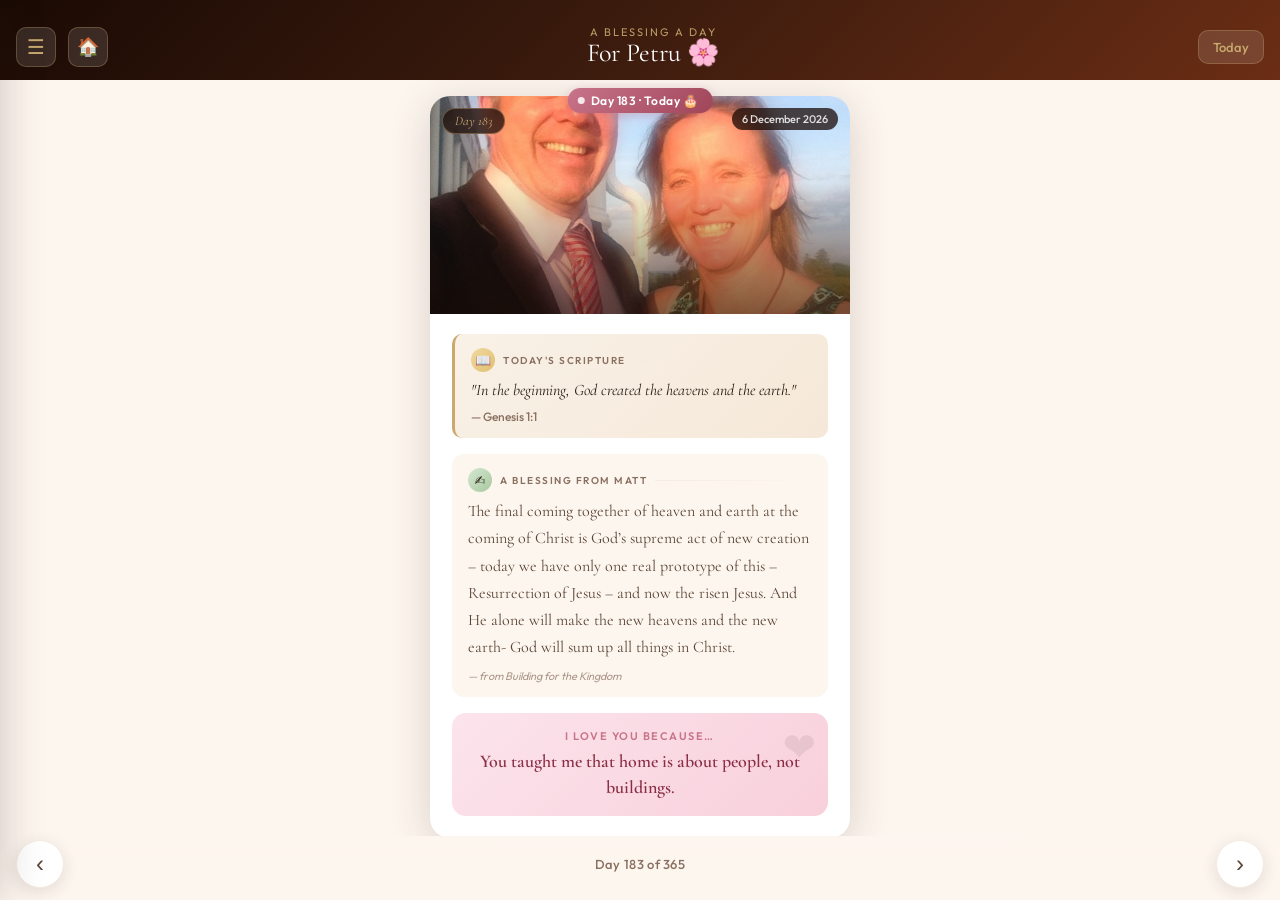
==== app.html @ 74395d85 "🏠 Add landing page + home button + day hash routing" ====
<!DOCTYPE html>
<html lang="en">
<head>
  <meta charset="UTF-8">
  <meta name="viewport" content="width=device-width, initial-scale=1.0, viewport-fit=cover">
  <title>A Blessing a Day – For Petru</title>
  <meta name="description" content="A year of daily blessings for Petru, from Matt with love.">
  <meta name="apple-mobile-web-app-capable" content="yes">
  <meta name="apple-mobile-web-app-status-bar-style" content="black-translucent">
  <meta name="apple-mobile-web-app-title" content="Blessings 🌸">
  <link rel="apple-touch-icon" href="icon-192.png">
  <meta name="theme-color" content="#3d1c0e">
  <link rel="manifest" href="manifest.json">
  <link rel="preconnect" href="https://fonts.googleapis.com">
  <link rel="preconnect" href="https://fonts.gstatic.com" crossorigin>
  <link href="https://fonts.googleapis.com/css2?family=Cormorant+Garamond:ital,wght@0,300;0,400;0,600;1,300;1,400&family=Outfit:wght@300;400;500;600&display=swap" rel="stylesheet">
  <link rel="stylesheet" href="style.css">
</head>
<body>

  <!-- HEADER -->
  <header class="app-header" id="app-header">
    <div class="header-bg"></div>
    <div class="header-content">
      <div class="header-top-row">
        <button class="menu-btn" id="menu-btn" aria-label="View all days">☰</button>
        <a class="home-btn" href="index.html" aria-label="Home" title="Back to home">🏠</a>
        <div class="header-title-group">
          <p class="header-sub">A Blessing a Day</p>
          <h1 class="header-title">For Petru 🌸</h1>
        </div>
        <button class="today-btn" id="go-today-btn" aria-label="Go to today">Today</button>
      </div>
    </div>
  </header>

  <!-- TODAY PILL -->
  <div class="today-pill" id="today-pill">
    <span class="today-dot"></span>
    <span id="today-pill-text">Day 1</span>
  </div>

  <!-- MAIN CARD AREA -->
  <main class="card-viewport" id="card-viewport">
    <div class="card-track" id="card-track">
      <!-- Cards injected by JS -->
    </div>
  </main>

  <!-- NAV ARROWS -->
  <div class="nav-arrows" id="nav-arrows">
    <button class="nav-arrow" id="prev-btn" aria-label="Previous day">‹</button>
    <div class="day-counter" id="day-counter">Day 1 of 365</div>
    <button class="nav-arrow" id="next-btn" aria-label="Next day">›</button>
  </div>

  <!-- ALL-DAYS PANEL -->
  <div class="panel-overlay" id="panel-overlay"></div>
  <aside class="days-panel" id="days-panel">
    <div class="panel-header">
      <h2>All Blessings</h2>
      <button class="close-panel-btn" id="close-panel-btn">✕</button>
    </div>
    <div class="panel-search">
      <input type="text" id="search-input" placeholder="Search days…" autocomplete="off">
    </div>
    <div class="panel-list" id="panel-list"></div>
  </aside>

  <!-- FULL-SCREEN PHOTO VIEWER -->
  <div class="photo-viewer" id="photo-viewer">
    <button class="close-photo-btn" id="close-photo-btn">✕</button>
    <img id="photo-viewer-img" src="" alt="Photo of Matt and Petru">
  </div>

  <script src="data.js"></script>
  <script src="script.js"></script>
  <script>
    if ('serviceWorker' in navigator) {
      window.addEventListener('load', () => {
        navigator.serviceWorker.register('./sw.js')
          .then(reg => console.log('SW registered:', reg.scope))
          .catch(err => console.log('SW failed:', err));
      });
    }
  </script>
</body>
</html>
---- style.css ----
/* ─── RESET & TOKENS ─────────────────────────────────────────── */
*, *::before, *::after { box-sizing: border-box; margin: 0; padding: 0; }

:root {
  --gold:      #c9a96e;
  --gold-lt:   #e8d5b0;
  --rose:      #c8748a;
  --rose-lt:   #f0b8c8;
  --cream:     #fdf6ef;
  --cream-dk:  #f5ebe0;
  --ink:       #2c2018;
  --ink-mid:   #5a4535;
  --ink-lt:    #8a7060;
  --white:     #ffffff;
  --shadow:    0 8px 40px rgba(44,32,24,0.18);
  --radius:    20px;
  --card-w:    min(420px, 96vw);
  --hdr-h:     80px;
  --nav-h:     64px;
  --font-serif: 'Cormorant Garamond', Georgia, serif;
  --font-sans:  'Outfit', system-ui, sans-serif;
}

html, body {
  height: 100%;
  overflow: hidden;
  background: var(--cream);
  color: var(--ink);
  font-family: var(--font-sans);
  -webkit-font-smoothing: antialiased;
}

/* ─── HEADER ─────────────────────────────────────────────────── */
.app-header {
  position: fixed;
  top: 0; left: 0; right: 0;
  z-index: 100;
  height: var(--hdr-h);
  display: flex;
  align-items: flex-end;
  padding: 0 16px 12px;
  padding-top: max(12px, env(safe-area-inset-top));
}
.header-bg {
  position: absolute;
  inset: 0;
  background: linear-gradient(135deg, #1a0a04 0%, #3d1c0e 50%, #6b2d14 100%);
  z-index: -1;
}
.header-content { width: 100%; }
.header-top-row {
  display: flex;
  align-items: center;
  justify-content: space-between;
  gap: 12px;
}
.header-title-group { text-align: center; flex: 1; }
.header-sub {
  font-family: var(--font-sans);
  font-size: 11px;
  letter-spacing: 2px;
  text-transform: uppercase;
  color: var(--gold);
  opacity: 0.9;
}
.header-title {
  font-family: var(--font-serif);
  font-size: 26px;
  font-weight: 400;
  color: var(--white);
  line-height: 1.1;
}
.menu-btn, .today-btn {
  background: rgba(255,255,255,0.12);
  border: 1px solid rgba(201,169,110,0.3);
  color: var(--gold);
  border-radius: 10px;
  cursor: pointer;
  font-family: var(--font-sans);
  transition: background 0.2s;
  flex-shrink: 0;
}
.menu-btn {
  font-size: 20px;
  width: 40px; height: 40px;
  display: flex; align-items: center; justify-content: center;
}
.today-btn {
  font-size: 13px;
  font-weight: 500;
  padding: 8px 14px;
}
.home-btn {
  background: rgba(255,255,255,0.12);
  border: 1px solid rgba(201,169,110,0.3);
  color: var(--gold);
  border-radius: 10px;
  cursor: pointer;
  font-size: 18px;
  width: 40px; height: 40px;
  display: flex; align-items: center; justify-content: center;
  text-decoration: none;
  transition: background 0.2s;
  flex-shrink: 0;
}
.home-btn:hover { background: rgba(255,255,255,0.22); }
.menu-btn:hover, .today-btn:hover { background: rgba(255,255,255,0.22); }

/* ─── TODAY PILL ─────────────────────────────────────────────── */
.today-pill {
  position: fixed;
  top: calc(var(--hdr-h) + 8px);
  left: 50%;
  transform: translateX(-50%);
  z-index: 99;
  background: linear-gradient(135deg, var(--rose), #a0455a);
  color: white;
  font-size: 12px;
  font-weight: 600;
  letter-spacing: 0.5px;
  padding: 5px 14px 5px 10px;
  border-radius: 20px;
  display: flex;
  align-items: center;
  gap: 6px;
  box-shadow: 0 3px 12px rgba(200,116,138,0.4);
  pointer-events: none;
}
.today-dot {
  width: 7px; height: 7px;
  border-radius: 50%;
  background: #fff;
  opacity: 0.85;
  animation: pulse 2s infinite;
}
@keyframes pulse {
  0%, 100% { opacity: 0.85; transform: scale(1); }
  50% { opacity: 0.4; transform: scale(0.7); }
}

/* ─── CARD VIEWPORT ──────────────────────────────────────────── */
.card-viewport {
  position: fixed;
  top: var(--hdr-h);
  bottom: var(--nav-h);
  left: 0; right: 0;
  overflow: hidden;
  display: flex;
  align-items: center;
  justify-content: center;
}
.card-track {
  display: flex;
  align-items: center;
  gap: 20px;
  width: 100%;
  height: 100%;
  padding: 16px 0 4px;
  overflow-y: auto;
  overflow-x: hidden;
  scroll-snap-type: none;
  justify-content: flex-start;
  flex-direction: column;
}

/* ─── THE CARD ───────────────────────────────────────────────── */
.blessing-card {
  width: var(--card-w);
  flex-shrink: 0;
  background: var(--white);
  border-radius: var(--radius);
  box-shadow: var(--shadow);
  overflow: hidden;
  display: none;
  flex-direction: column;
  animation: cardIn 0.5s cubic-bezier(0.16,1,0.3,1) both;
}
.blessing-card.active { display: flex; }

@keyframes cardIn {
  from { opacity: 0; transform: translateY(24px) scale(0.97); }
  to   { opacity: 1; transform: translateY(0) scale(1); }
}

/* Card photo */
.card-photo-wrap {
  position: relative;
  width: 100%;
  padding-top: 60%;
  overflow: hidden;
  cursor: zoom-in;
  flex-shrink: 0;
}
.card-photo-wrap img {
  position: absolute;
  inset: 0;
  width: 100%; height: 100%;
  object-fit: cover;
  transition: transform 0.4s ease;
}
.card-photo-wrap:hover img { transform: scale(1.04); }
.card-day-badge {
  position: absolute;
  top: 12px; left: 12px;
  background: rgba(26,10,4,0.75);
  backdrop-filter: blur(6px);
  color: var(--gold);
  font-family: var(--font-serif);
  font-size: 13px;
  font-style: italic;
  padding: 4px 12px;
  border-radius: 20px;
  border: 1px solid rgba(201,169,110,0.4);
}
.card-date-badge {
  position: absolute;
  top: 12px; right: 12px;
  background: rgba(26,10,4,0.75);
  backdrop-filter: blur(6px);
  color: rgba(255,255,255,0.85);
  font-size: 11px;
  font-weight: 500;
  padding: 4px 10px;
  border-radius: 20px;
}
.card-photo-gradient {
  position: absolute;
  bottom: 0; left: 0; right: 0;
  height: 60%;
  background: linear-gradient(to top, rgba(26,10,4,0.55), transparent);
  pointer-events: none;
}

/* Card body */
.card-body {
  padding: 20px 22px 22px;
  display: flex;
  flex-direction: column;
  gap: 16px;
  overflow-y: auto;
  flex: 1;
}

/* Section labels */
.section-label {
  display: flex;
  align-items: center;
  gap: 8px;
  margin-bottom: 6px;
}
.section-label span {
  font-size: 10px;
  font-weight: 600;
  letter-spacing: 1.5px;
  text-transform: uppercase;
  color: var(--ink-lt);
}
.section-label::after {
  content: '';
  flex: 1;
  height: 1px;
  background: linear-gradient(to right, var(--cream-dk), transparent);
}
.section-icon {
  width: 24px; height: 24px;
  border-radius: 50%;
  display: flex; align-items: center; justify-content: center;
  font-size: 13px;
  flex-shrink: 0;
}

/* Verse */
.verse-block {
  background: linear-gradient(135deg, #f9f1e7, #f5e8d8);
  border-left: 3px solid var(--gold);
  border-radius: 10px;
  padding: 14px 16px;
}
.section-icon.verse-icon { background: linear-gradient(135deg, #f0d9a0, #e0c070); }
.verse-text {
  font-family: var(--font-serif);
  font-size: 16px;
  font-style: italic;
  line-height: 1.55;
  color: var(--ink);
}
.verse-ref {
  margin-top: 6px;
  font-size: 12px;
  color: var(--ink-lt);
  font-weight: 500;
}

/* Message */
.message-block {
  background: var(--cream);
  border-radius: 12px;
  padding: 14px 16px;
}
.section-icon.msg-icon { background: linear-gradient(135deg, #d4e8d0, #a8c8a0); }
.message-text {
  font-family: var(--font-serif);
  font-size: 16px;
  line-height: 1.7;
  color: var(--ink-mid);
}
.message-source {
  margin-top: 8px;
  font-size: 11px;
  color: var(--ink-lt);
  font-style: italic;
  opacity: 0.7;
}

/* Love block */
.love-block {
  background: linear-gradient(135deg, #fce4ec, #f8d0dc);
  border-radius: 14px;
  padding: 16px 18px;
  text-align: center;
  position: relative;
  overflow: hidden;
}
.love-block::before {
  content: '❤';
  position: absolute;
  right: 12px; top: 8px;
  font-size: 40px;
  opacity: 0.08;
}
.section-icon.love-icon { background: linear-gradient(135deg, #f8bbd0, #f48fb1); }
.love-label {
  font-size: 11px;
  font-weight: 600;
  letter-spacing: 1.5px;
  text-transform: uppercase;
  color: var(--rose);
  margin-bottom: 6px;
}
.love-text {
  font-family: var(--font-serif);
  font-size: 18px;
  font-weight: 600;
  line-height: 1.4;
  color: #8b2e44;
}

/* ─── NAV ARROWS ─────────────────────────────────────────────── */
.nav-arrows {
  position: fixed;
  bottom: 0; left: 0; right: 0;
  height: var(--nav-h);
  display: flex;
  align-items: center;
  justify-content: space-between;
  padding: 0 16px;
  padding-bottom: max(8px, env(safe-area-inset-bottom));
  background: linear-gradient(to top, var(--cream) 70%, transparent);
  z-index: 90;
}
.nav-arrow {
  width: 48px; height: 48px;
  border-radius: 50%;
  background: var(--white);
  border: 1px solid var(--cream-dk);
  box-shadow: 0 4px 16px rgba(44,32,24,0.12);
  font-size: 24px;
  color: var(--ink-mid);
  cursor: pointer;
  display: flex; align-items: center; justify-content: center;
  transition: all 0.2s;
  -webkit-tap-highlight-color: transparent;
}
.nav-arrow:hover { background: var(--cream-dk); transform: scale(1.08); }
.nav-arrow:active { transform: scale(0.95); }
.nav-arrow:disabled { opacity: 0.3; pointer-events: none; }
.day-counter {
  font-size: 13px;
  font-weight: 500;
  color: var(--ink-lt);
  letter-spacing: 0.3px;
}

/* ─── PANEL OVERLAY & PANEL ──────────────────────────────────── */
.panel-overlay {
  position: fixed; inset: 0;
  background: rgba(26,10,4,0.5);
  z-index: 200;
  opacity: 0;
  pointer-events: none;
  transition: opacity 0.3s;
}
.panel-overlay.open { opacity: 1; pointer-events: all; }

.days-panel {
  position: fixed;
  top: 0; left: 0; bottom: 0;
  width: min(320px, 85vw);
  background: var(--white);
  z-index: 201;
  transform: translateX(-100%);
  transition: transform 0.35s cubic-bezier(0.4,0,0.2,1);
  display: flex;
  flex-direction: column;
  box-shadow: 4px 0 40px rgba(44,32,24,0.2);
}
.days-panel.open { transform: translateX(0); }

.panel-header {
  padding: 20px 16px 12px;
  padding-top: max(20px, env(safe-area-inset-top));
  display: flex;
  align-items: center;
  justify-content: space-between;
  border-bottom: 1px solid var(--cream-dk);
  background: linear-gradient(135deg, #1a0a04, #3d1c0e);
}
.panel-header h2 {
  font-family: var(--font-serif);
  font-size: 22px;
  font-weight: 400;
  color: var(--white);
}
.close-panel-btn {
  background: rgba(255,255,255,0.15);
  border: none;
  color: var(--gold);
  width: 34px; height: 34px;
  border-radius: 50%;
  font-size: 16px;
  cursor: pointer;
  display: flex; align-items: center; justify-content: center;
}

.panel-search {
  padding: 12px 16px 8px;
  border-bottom: 1px solid var(--cream-dk);
}
.panel-search input {
  width: 100%;
  padding: 9px 14px;
  border: 1px solid var(--cream-dk);
  border-radius: 10px;
  font-size: 14px;
  font-family: var(--font-sans);
  background: var(--cream);
  color: var(--ink);
  outline: none;
}
.panel-search input:focus { border-color: var(--gold); }

.panel-list {
  flex: 1;
  overflow-y: auto;
  padding: 8px 0;
}
.panel-item {
  display: flex;
  align-items: center;
  gap: 12px;
  padding: 10px 16px;
  cursor: pointer;
  border-bottom: 1px solid #f5ede4;
  transition: background 0.15s;
}
.panel-item:hover { background: var(--cream); }
.panel-item.today-item { background: linear-gradient(to right, #fff5f7, #ffe8ec); }
.panel-item-num {
  font-family: var(--font-serif);
  font-size: 18px;
  color: var(--gold);
  width: 36px;
  flex-shrink: 0;
  font-weight: 600;
}
.panel-item-detail { flex: 1; min-width: 0; }
.panel-item-date {
  font-size: 12px;
  color: var(--ink-lt);
}
.panel-item-love {
  font-size: 13px;
  color: var(--ink-mid);
  white-space: nowrap;
  overflow: hidden;
  text-overflow: ellipsis;
}
.panel-today-tag {
  background: var(--rose);
  color: white;
  font-size: 10px;
  font-weight: 600;
  padding: 2px 7px;
  border-radius: 10px;
  letter-spacing: 0.5px;
  flex-shrink: 0;
}

/* ─── PHOTO VIEWER ───────────────────────────────────────────── */
.photo-viewer {
  position: fixed; inset: 0;
  background: rgba(0,0,0,0.95);
  z-index: 300;
  display: flex;
  align-items: center;
  justify-content: center;
  opacity: 0;
  pointer-events: none;
  transition: opacity 0.25s;
}
.photo-viewer.open { opacity: 1; pointer-events: all; }
.photo-viewer img {
  max-width: 95vw;
  max-height: 90vh;
  object-fit: contain;
  border-radius: 8px;
}
.close-photo-btn {
  position: absolute;
  top: max(20px, env(safe-area-inset-top));
  right: 20px;
  background: rgba(255,255,255,0.15);
  border: none;
  color: white;
  font-size: 22px;
  width: 42px; height: 42px;
  border-radius: 50%;
  cursor: pointer;
  display: flex; align-items: center; justify-content: center;
}

/* ─── SWIPE ANIMATION ────────────────────────────────────────── */
.slide-out-left  { animation: slideOutLeft  0.3s forwards; }
.slide-out-right { animation: slideOutRight 0.3s forwards; }
.slide-in-left   { animation: slideInLeft   0.35s cubic-bezier(0.16,1,0.3,1) forwards; }
.slide-in-right  { animation: slideInRight  0.35s cubic-bezier(0.16,1,0.3,1) forwards; }

@keyframes slideOutLeft  { to { opacity:0; transform: translateX(-60px) scale(0.95); } }
@keyframes slideOutRight { to { opacity:0; transform: translateX(60px)  scale(0.95); } }
@keyframes slideInLeft   { from { opacity:0; transform: translateX(60px)  scale(0.97); } to { opacity:1; transform: none; } }
@keyframes slideInRight  { from { opacity:0; transform: translateX(-60px) scale(0.97); } to { opacity:1; transform: none; } }

/* ─── SCROLLBAR ──────────────────────────────────────────────── */
.card-body::-webkit-scrollbar,
.panel-list::-webkit-scrollbar { width: 4px; }
.card-body::-webkit-scrollbar-track,
.panel-list::-webkit-scrollbar-track { background: transparent; }
.card-body::-webkit-scrollbar-thumb,
.panel-list::-webkit-scrollbar-thumb { background: var(--cream-dk); border-radius: 4px; }

/* ─── RESPONSIVE ─────────────────────────────────────────────── */
@media (min-height: 750px) {
  .card-photo-wrap { padding-top: 52%; }
}
@media (max-height: 620px) {
  .card-photo-wrap { padding-top: 40%; }
  :root { --hdr-h: 68px; }
}
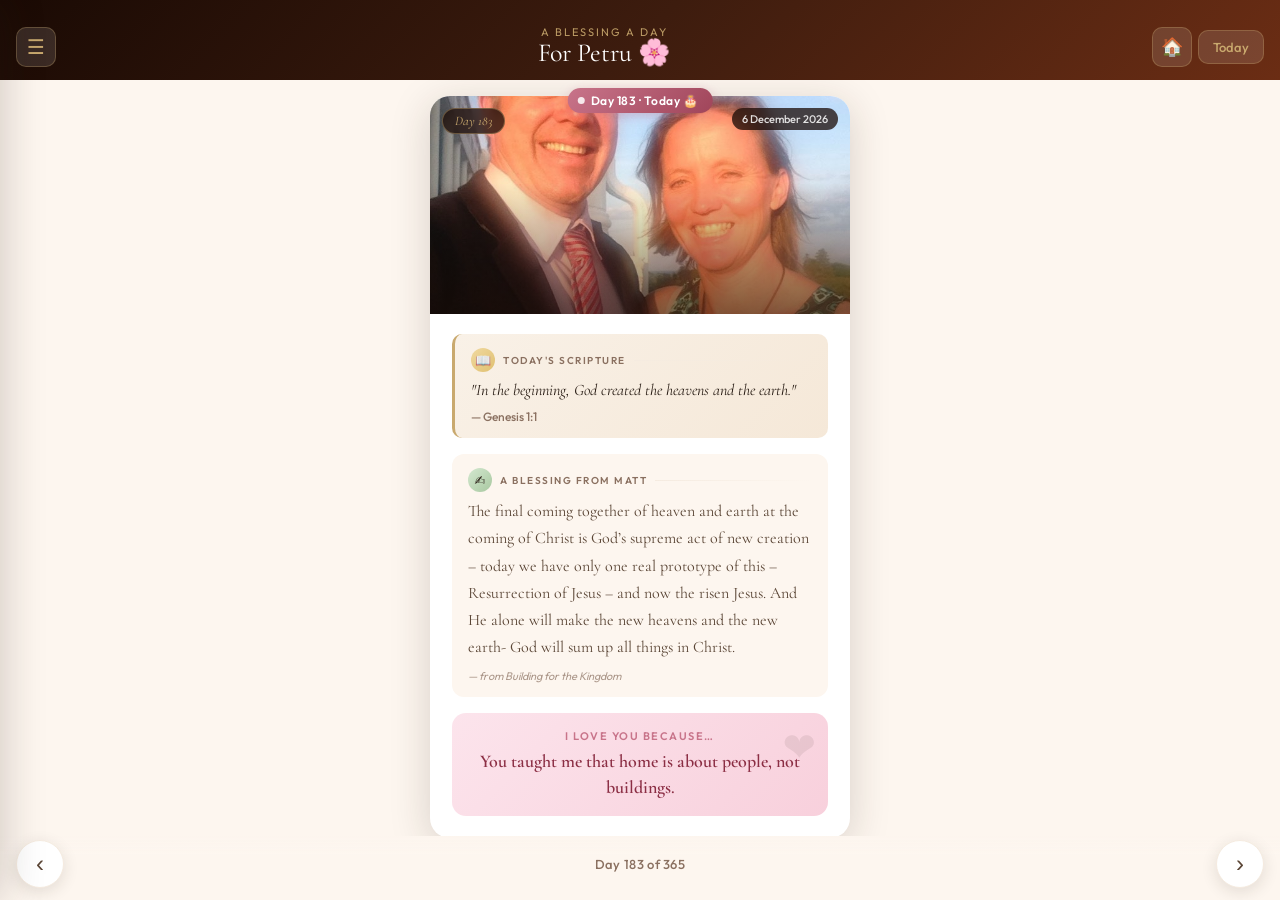
==== commit a872ee1d: "Fix: 🏠 visible on iPhone, cards no longer stack on nav" ====
--- a/app.html
+++ b/app.html
@@ -24,12 +24,14 @@
     <div class="header-content">
       <div class="header-top-row">
         <button class="menu-btn" id="menu-btn" aria-label="View all days">☰</button>
-        <a class="home-btn" href="index.html" aria-label="Home" title="Back to home">🏠</a>
         <div class="header-title-group">
           <p class="header-sub">A Blessing a Day</p>
           <h1 class="header-title">For Petru 🌸</h1>
         </div>
-        <button class="today-btn" id="go-today-btn" aria-label="Go to today">Today</button>
+        <div class="header-right">
+          <a class="home-btn" href="index.html?from=app" aria-label="Home" title="Back to home page">🏠</a>
+          <button class="today-btn" id="go-today-btn" aria-label="Go to today">Today</button>
+        </div>
       </div>
     </div>
   </header>
--- a/style.css
+++ b/style.css
@@ -104,7 +104,14 @@
   flex-shrink: 0;
 }
 .home-btn:hover { background: rgba(255,255,255,0.22); }
-.menu-btn:hover, .today-btn:hover { background: rgba(255,255,255,0.22); }
+.menu-btn:hover, .today-btn:hover, .home-btn:hover { background: rgba(255,255,255,0.22); }
+
+.header-right {
+  display: flex;
+  align-items: center;
+  gap: 6px;
+  flex-shrink: 0;
+}
 
 /* ─── TODAY PILL ─────────────────────────────────────────────── */
 .today-pill {
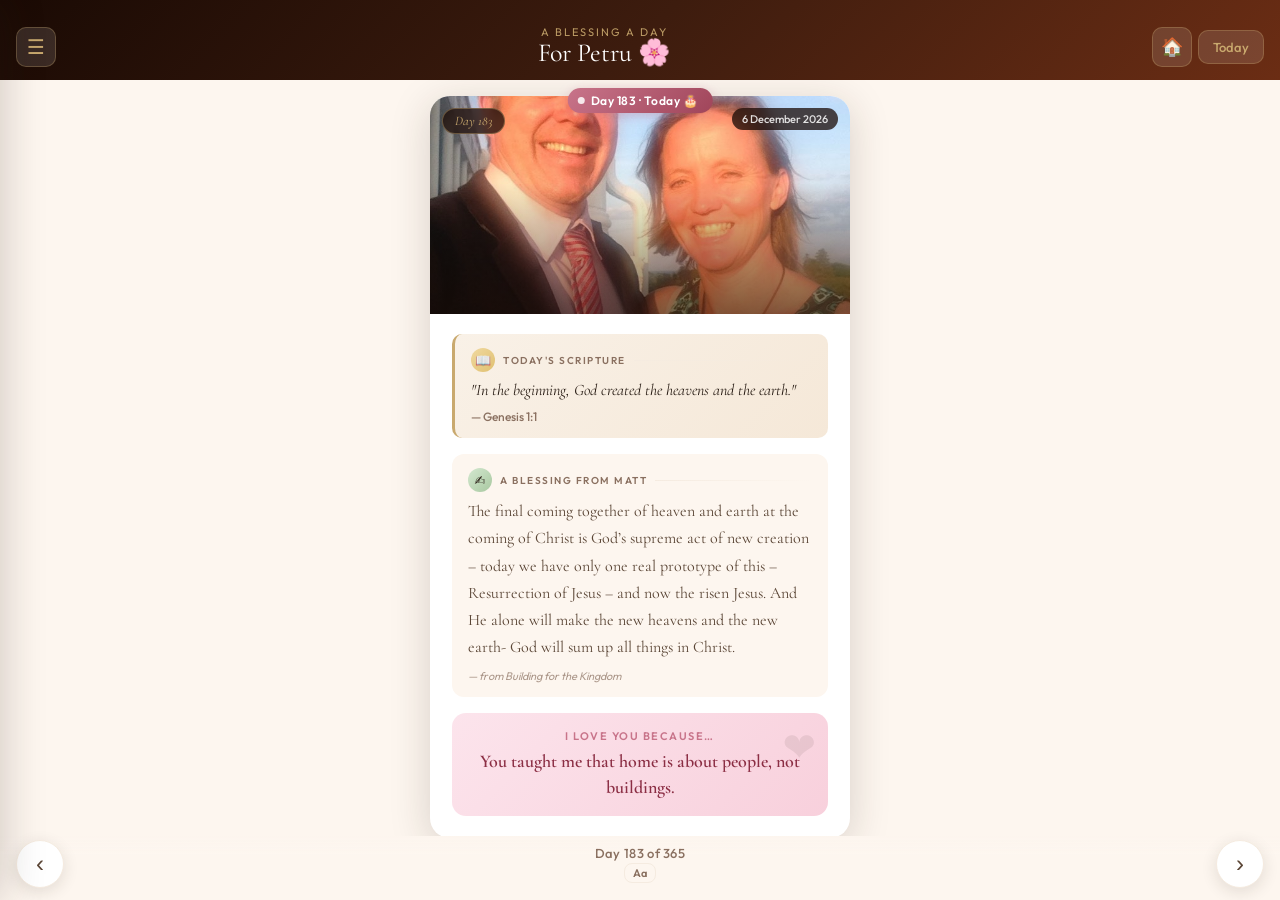
==== commit d4c2cdc6: "Add Aa text-size toggle for easier reading" ====
--- a/app.html
+++ b/app.html
@@ -52,7 +52,10 @@
   <!-- NAV ARROWS -->
   <div class="nav-arrows" id="nav-arrows">
     <button class="nav-arrow" id="prev-btn" aria-label="Previous day">‹</button>
-    <div class="day-counter" id="day-counter">Day 1 of 365</div>
+    <div class="nav-centre">
+      <div class="day-counter" id="day-counter">Day 1 of 365</div>
+      <button class="text-size-btn" id="text-size-btn" aria-label="Change text size" title="Tap to increase text size">Aa</button>
+    </div>
     <button class="nav-arrow" id="next-btn" aria-label="Next day">›</button>
   </div>
 
--- a/style.css
+++ b/style.css
@@ -365,6 +365,12 @@
   background: linear-gradient(to top, var(--cream) 70%, transparent);
   z-index: 90;
 }
+.nav-centre {
+  display: flex;
+  flex-direction: column;
+  align-items: center;
+  gap: 2px;
+}
 .nav-arrow {
   width: 48px; height: 48px;
   border-radius: 50%;
@@ -388,6 +394,49 @@
   letter-spacing: 0.3px;
 }
 
+/* Text-size toggle button */
+.text-size-btn {
+  background: none;
+  border: 1px solid var(--cream-dk);
+  border-radius: 8px;
+  color: var(--ink-lt);
+  font-family: var(--font-sans);
+  font-size: 11px;
+  font-weight: 600;
+  padding: 2px 8px;
+  cursor: pointer;
+  letter-spacing: 0.3px;
+  transition: all 0.2s;
+  -webkit-tap-highlight-color: transparent;
+}
+.text-size-btn:hover { background: var(--cream-dk); color: var(--ink-mid); }
+.text-size-btn.size-md { color: var(--rose); border-color: var(--rose-lt); }
+.text-size-btn.size-lg { color: var(--rose); border-color: var(--rose); font-size: 13px; }
+
+/* ─── TEXT SIZE CLASSES (applied to card-body) ───────────────── */
+.card-body.size-md .verse-text,
+.card-body.size-md .message-text,
+.card-body.size-md .love-text {
+  font-size: 19px;
+  line-height: 1.75;
+}
+.card-body.size-md .verse-ref,
+.card-body.size-md .message-source,
+.card-body.size-md .love-label {
+  font-size: 13px;
+}
+.card-body.size-lg .verse-text,
+.card-body.size-lg .message-text,
+.card-body.size-lg .love-text {
+  font-size: 23px;
+  line-height: 1.8;
+}
+.card-body.size-lg .verse-ref,
+.card-body.size-lg .message-source,
+.card-body.size-lg .love-label {
+  font-size: 15px;
+}
+
 /* ─── PANEL OVERLAY & PANEL ──────────────────────────────────── */
 .panel-overlay {
   position: fixed; inset: 0;
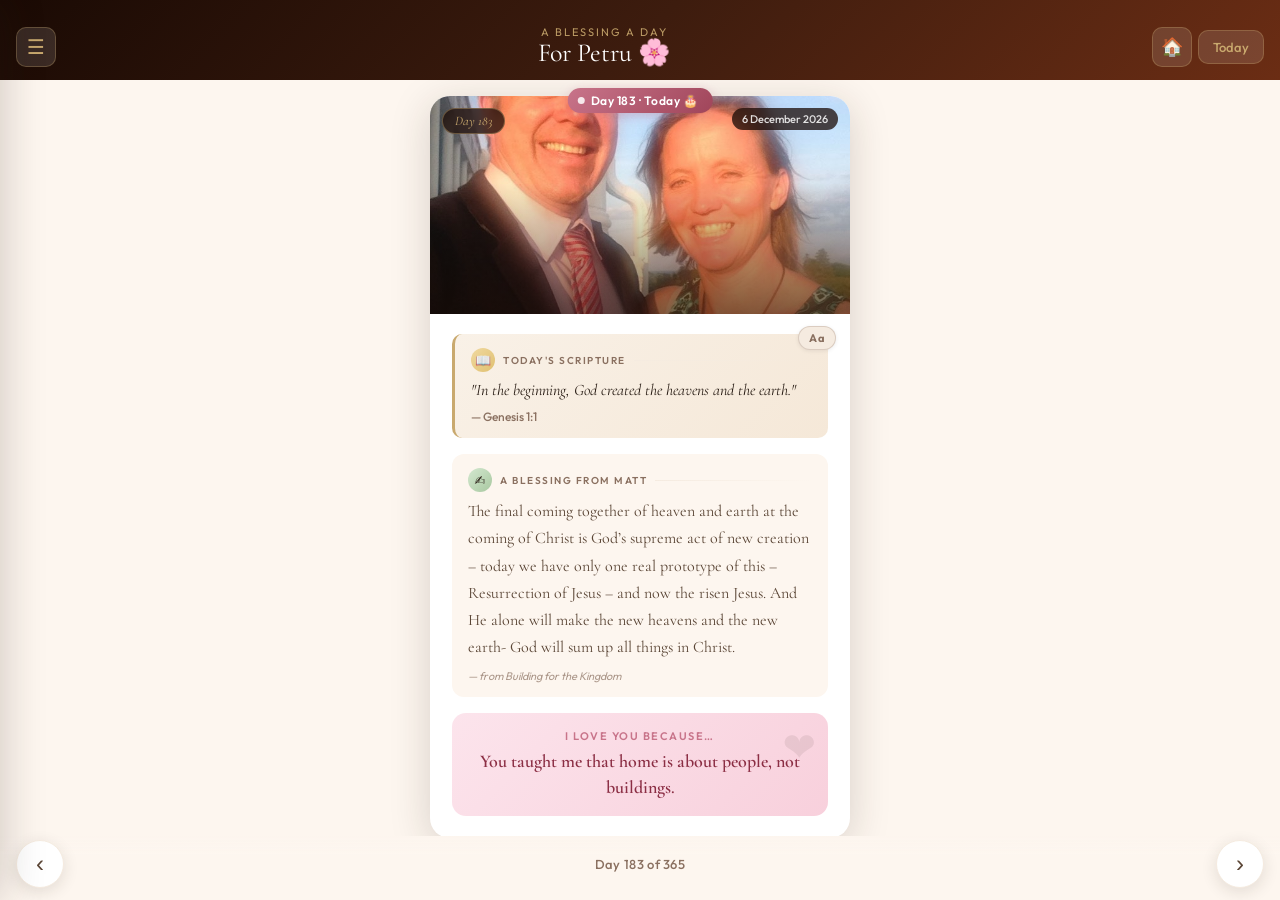
==== commit d329cf92: "Fix Aa button: move onto card body, fix CSS" ====
--- a/app.html
+++ b/app.html
@@ -52,10 +52,7 @@
   <!-- NAV ARROWS -->
   <div class="nav-arrows" id="nav-arrows">
     <button class="nav-arrow" id="prev-btn" aria-label="Previous day">‹</button>
-    <div class="nav-centre">
-      <div class="day-counter" id="day-counter">Day 1 of 365</div>
-      <button class="text-size-btn" id="text-size-btn" aria-label="Change text size" title="Tap to increase text size">Aa</button>
-    </div>
+    <div class="day-counter" id="day-counter">Day 1 of 365</div>
     <button class="nav-arrow" id="next-btn" aria-label="Next day">›</button>
   </div>
 
--- a/style.css
+++ b/style.css
@@ -246,7 +246,32 @@
   gap: 16px;
   overflow-y: auto;
   flex: 1;
-}
+  position: relative;
+}
+
+/* Text size toggle button — floats top-right of card */
+.text-size-btn {
+  position: absolute;
+  top: 12px;
+  right: 14px;
+  background: var(--cream-dk);
+  border: 1px solid rgba(138,112,96,0.25);
+  border-radius: 20px;
+  color: var(--ink-lt);
+  font-family: var(--font-sans);
+  font-size: 11px;
+  font-weight: 700;
+  padding: 4px 10px;
+  cursor: pointer;
+  letter-spacing: 0.5px;
+  transition: all 0.2s;
+  z-index: 5;
+  -webkit-tap-highlight-color: transparent;
+  box-shadow: 0 1px 4px rgba(0,0,0,0.08);
+}
+.text-size-btn:active { transform: scale(0.93); }
+.text-size-btn.size-md { background: #fce4ec; color: var(--rose); border-color: var(--rose-lt); }
+.text-size-btn.size-lg { background: #f8c8d4; color: #8b2e44; border-color: var(--rose); }
 
 /* Section labels */
 .section-label {
@@ -365,11 +390,11 @@
   background: linear-gradient(to top, var(--cream) 70%, transparent);
   z-index: 90;
 }
-.nav-centre {
-  display: flex;
-  flex-direction: column;
-  align-items: center;
-  gap: 2px;
+.day-counter {
+  font-size: 13px;
+  font-weight: 500;
+  color: var(--ink-lt);
+  letter-spacing: 0.3px;
 }
 .nav-arrow {
   width: 48px; height: 48px;
@@ -387,31 +412,6 @@
 .nav-arrow:hover { background: var(--cream-dk); transform: scale(1.08); }
 .nav-arrow:active { transform: scale(0.95); }
 .nav-arrow:disabled { opacity: 0.3; pointer-events: none; }
-.day-counter {
-  font-size: 13px;
-  font-weight: 500;
-  color: var(--ink-lt);
-  letter-spacing: 0.3px;
-}
-
-/* Text-size toggle button */
-.text-size-btn {
-  background: none;
-  border: 1px solid var(--cream-dk);
-  border-radius: 8px;
-  color: var(--ink-lt);
-  font-family: var(--font-sans);
-  font-size: 11px;
-  font-weight: 600;
-  padding: 2px 8px;
-  cursor: pointer;
-  letter-spacing: 0.3px;
-  transition: all 0.2s;
-  -webkit-tap-highlight-color: transparent;
-}
-.text-size-btn:hover { background: var(--cream-dk); color: var(--ink-mid); }
-.text-size-btn.size-md { color: var(--rose); border-color: var(--rose-lt); }
-.text-size-btn.size-lg { color: var(--rose); border-color: var(--rose); font-size: 13px; }
 
 /* ─── TEXT SIZE CLASSES (applied to card-body) ───────────────── */
 .card-body.size-md .verse-text,
@@ -436,6 +436,7 @@
 .card-body.size-lg .love-label {
   font-size: 15px;
 }
+
 
 /* ─── PANEL OVERLAY & PANEL ──────────────────────────────────── */
 .panel-overlay {
